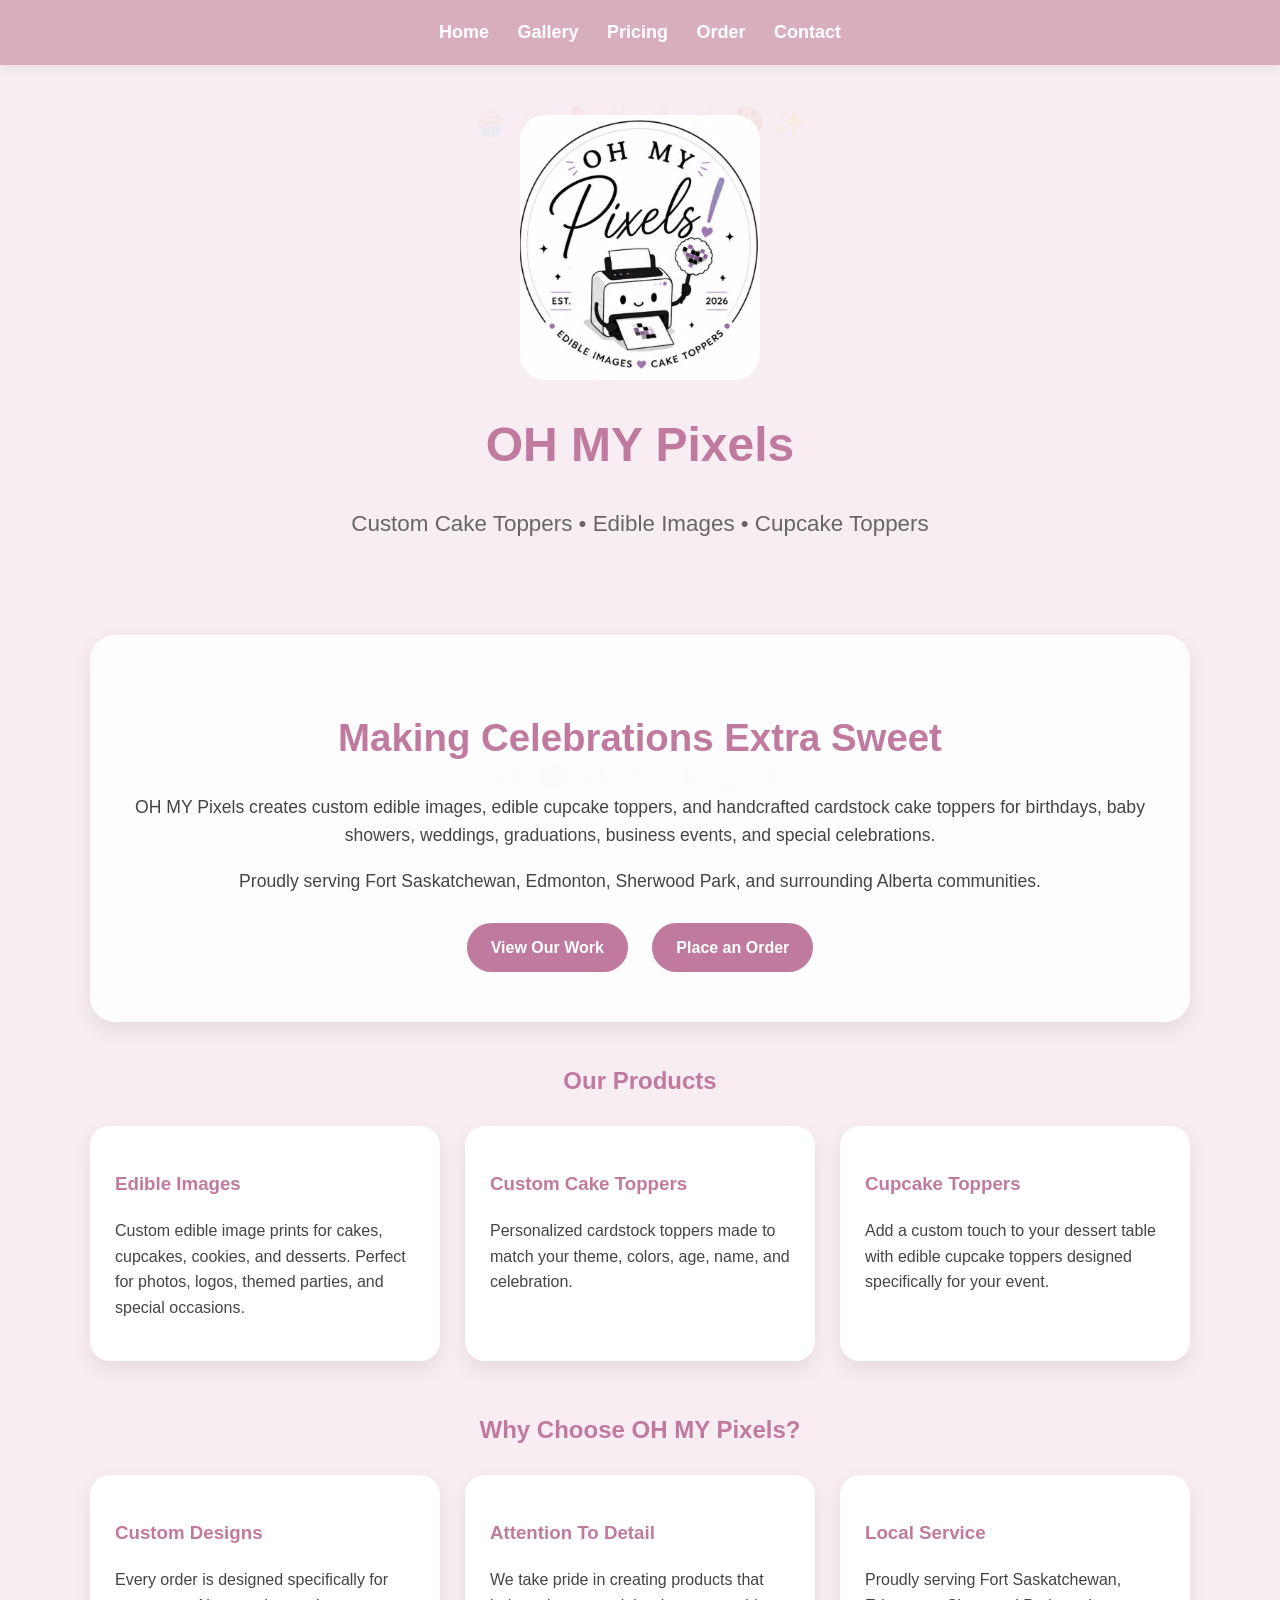
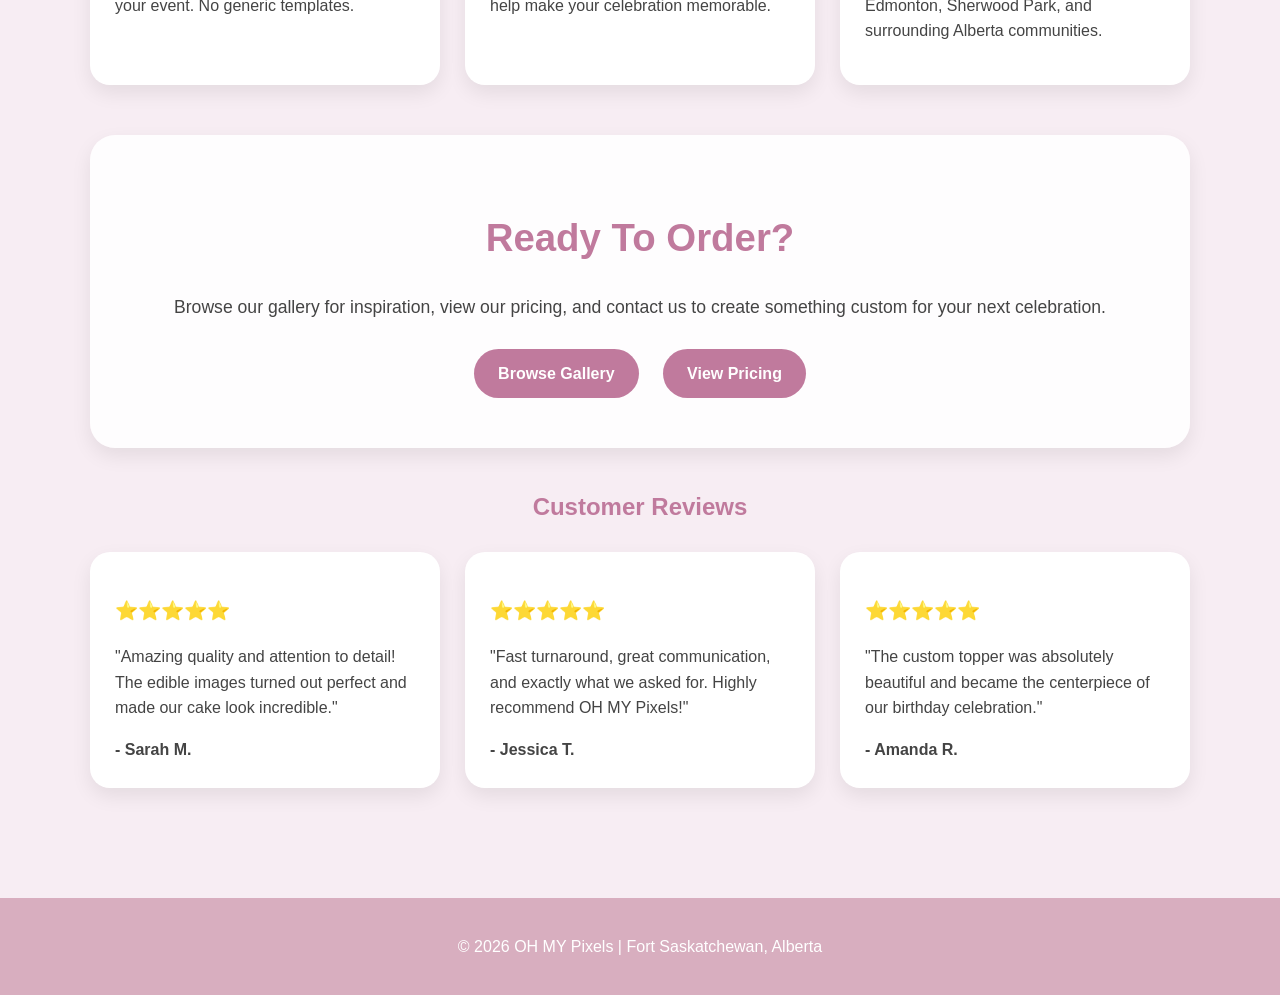
==== index.html @ 9988690c "Update index.html" ====
<!DOCTYPE html>
<html lang="en">
<head>
    <meta charset="UTF-8">
    <meta name="viewport" content="width=device-width, initial-scale=1.0">
    <title>OH MY Pixels | Custom Cake Toppers & Edible Images</title>
    <meta name="description" content="Custom cake toppers, edible images, cupcake toppers and personalized party decorations in Fort Saskatchewan, Alberta.">
    <link rel="stylesheet" href="style.css">
</head>
<body>

<nav>
    <a href="index.html">Home</a>
    <a href="gallery.html">Gallery</a>
    <a href="pricing.html">Pricing</a>
    <a href="order.html">Order</a>
    <a href="contact.html">Contact</a>
</nav>

<header>
    <img src="images/logo/Logo.jpg" alt="OH MY Pixels Logo" class="logo">

    <h1>OH MY Pixels</h1>

    <p>Custom Cake Toppers • Edible Images • Cupcake Toppers</p>
</header>

<div class="container">

    <section class="hero">

        <h2>Making Celebrations Extra Sweet</h2>

        <p>
            OH MY Pixels creates custom edible images, edible cupcake toppers,
            and handcrafted cardstock cake toppers for birthdays, baby showers,
            weddings, graduations, business events, and special celebrations.
        </p>

        <p style="margin-top:15px;">
            Proudly serving Fort Saskatchewan, Edmonton, Sherwood Park,
            and surrounding Alberta communities.
        </p>

        <a href="gallery.html" class="button">View Our Work</a>

        <a href="order.html" class="button">Place an Order</a>
    </section>

    <section>

        <h2>Our Products</h2>

        <div class="card-grid">

            <div class="card">
                <h3>Edible Images</h3>

                <p>
                    Custom edible image prints for cakes, cupcakes,
                    cookies, and desserts. Perfect for photos,
                    logos, themed parties, and special occasions.
                </p>
            </div>

            <div class="card">
                <h3>Custom Cake Toppers</h3>

                <p>
                    Personalized cardstock toppers made to match
                    your theme, colors, age, name, and celebration.
                </p>
            </div>

            <div class="card">
                <h3>Cupcake Toppers</h3>

                <p>
                    Add a custom touch to your dessert table with
                    edible cupcake toppers designed specifically
                    for your event.
                </p>
            </div>

        </div>

    </section>

    <section>

        <h2>Why Choose OH MY Pixels?</h2>

        <div class="card-grid">

            <div class="card">
                <h3>Custom Designs</h3>
                <p>
                    Every order is designed specifically for your event.
                    No generic templates.
                </p>
            </div>

            <div class="card">
                <h3>Attention To Detail</h3>
                <p>
                    We take pride in creating products that help make
                    your celebration memorable.
                </p>
            </div>

            <div class="card">
                <h3>Local Service</h3>
                <p>
                    Proudly serving Fort Saskatchewan, Edmonton,
                    Sherwood Park, and surrounding Alberta communities.
                </p>
            </div>

        </div>

    </section>

    <section class="hero">

        <h2>Ready To Order?</h2>

        <p>
            Browse our gallery for inspiration, view our pricing,
            and contact us to create something custom for your next celebration.
        </p>

        <a href="gallery.html" class="button">Browse Gallery</a>

        <a href="pricing.html" class="button">View Pricing</a>

    </section>
<section>

    <h2>Customer Reviews</h2>

    <div class="card-grid">

        <div class="card">
            <h3>⭐⭐⭐⭐⭐</h3>
            <p>
                "Amazing quality and attention to detail! The edible images
                turned out perfect and made our cake look incredible."
            </p>
            <strong>- Sarah M.</strong>
        </div>

        <div class="card">
            <h3>⭐⭐⭐⭐⭐</h3>
            <p>
                "Fast turnaround, great communication, and exactly what we
                asked for. Highly recommend OH MY Pixels!"
            </p>
            <strong>- Jessica T.</strong>
        </div>

        <div class="card">
            <h3>⭐⭐⭐⭐⭐</h3>
            <p>
                "The custom topper was absolutely beautiful and became the
                centerpiece of our birthday celebration."
            </p>
            <strong>- Amanda R.</strong>
        </div>

    </div>

</section>
</div>

<footer>

    <p>
        © 2026 OH MY Pixels | Fort Saskatchewan, Alberta
    </p>

</footer>

</body>
</html>
---- style.css ----
body {
    margin: 0;
    font-family: Arial, sans-serif;
    background: #f7edf3;
    color: #444;
    line-height: 1.6;
}

/* Floating background decorations */

body::before {
    content: "🧁 ✨ 🍰 ✨ 🧁 ✨ 🍪 ✨";
    position: fixed;
    top: 100px;
    left: 0;
    width: 100%;
    font-size: 28px;
    opacity: 0.08;
    text-align: center;
    pointer-events: none;
    z-index: -1;
}

body::after {
    content: "✨ 🍩 ✨ 🎂 ✨ 🧁 ✨";
    position: fixed;
    bottom: 100px;
    left: 0;
    width: 100%;
    font-size: 28px;
    opacity: 0.08;
    text-align: center;
    pointer-events: none;
    z-index: -1;
}

/* Navigation */

nav {
    background: #d8aebf;
    text-align: center;
    padding: 18px;
    position: sticky;
    top: 0;
    z-index: 1000;
    box-shadow: 0 2px 10px rgba(0,0,0,0.08);
}

nav a {
    color: white;
    text-decoration: none;
    margin: 0 12px;
    font-weight: bold;
    font-size: 18px;
}

nav a:hover {
    opacity: 0.8;
}

/* Header */

header {
    text-align: center;
    padding: 50px 20px;
}

.logo {
    width: 240px;
    max-width: 90%;
    border-radius: 25px;
}

header h1 {
    color: #c07a9d;
    font-size: 3rem;
    margin-top: 20px;
    margin-bottom: 10px;
}

header p {
    font-size: 1.4rem;
    color: #666;
}

/* Layout */

.container {
    max-width: 1100px;
    margin: auto;
    padding: 20px;
}

/* Hero */

.hero {
    background: rgba(255,255,255,0.85);
    border-radius: 25px;
    padding: 40px;
    text-align: center;
    margin-bottom: 40px;
    box-shadow: 0 8px 20px rgba(0,0,0,0.08);
}

.hero h2 {
    color: #c07a9d;
    font-size: 2.4rem;
}

.hero p {
    font-size: 1.1rem;
}

/* Buttons */

.button {
    display: inline-block;
    background: #c07a9d;
    color: white;
    text-decoration: none;
    padding: 12px 24px;
    margin: 10px;
    border-radius: 30px;
    font-weight: bold;
    transition: 0.3s;
}

.button:hover {
    background: #b06a8c;
}

/* Cards */

.card-grid {
    display: grid;
    grid-template-columns: repeat(auto-fit, minmax(250px, 1fr));
    gap: 25px;
    margin-top: 20px;
}

.card,
.price-box,
.contact-box {
    background: white;
    border-radius: 20px;
    padding: 25px;
    box-shadow: 0 8px 20px rgba(0,0,0,0.08);
}

.card h3,
.price-box h3 {
    color: #c07a9d;
}

/* Featured Image */

.featured-image {
    text-align: center;
    margin-top: 30px;
}

.featured-image img {
    width: 60%;
    max-width: 220px;
    border-radius: 20px;
    box-shadow: 0 10px 25px rgba(0,0,0,0.12);
}

/* Gallery */

.gallery-section {
    margin-bottom: 60px;
}

.gallery-section h2 {
    text-align: center;
    color: #c07a9d;
    margin-bottom: 25px;
}

.gallery-grid {
    display: grid;
    grid-template-columns: repeat(auto-fit, minmax(160px, 1fr));
    gap: 15px;
}

.gallery-grid img {
    width: 100%;
    border-radius: 15px;
    cursor: pointer;
    transition: 0.3s;
    box-shadow: 0 5px 15px rgba(0,0,0,0.08);
}

.gallery-grid img:hover {
    transform: scale(1.04);
}

/* Sections */

section {
    margin-bottom: 50px;
}

section h2 {
    text-align: center;
    color: #c07a9d;
    margin-bottom: 25px;
}

/* Footer */

footer {
    background: #d8aebf;
    color: white;
    text-align: center;
    padding: 20px;
    margin-top: 40px;
}

/* Mobile */

@media (max-width: 768px) {

    nav a {
        display: inline-block;
        margin: 6px;
        font-size: 16px;
    }

    header h1 {
        font-size: 2.4rem;
    }

    .hero h2 {
        font-size: 2rem;
    }

    .hero {
        padding: 25px;
    }
}
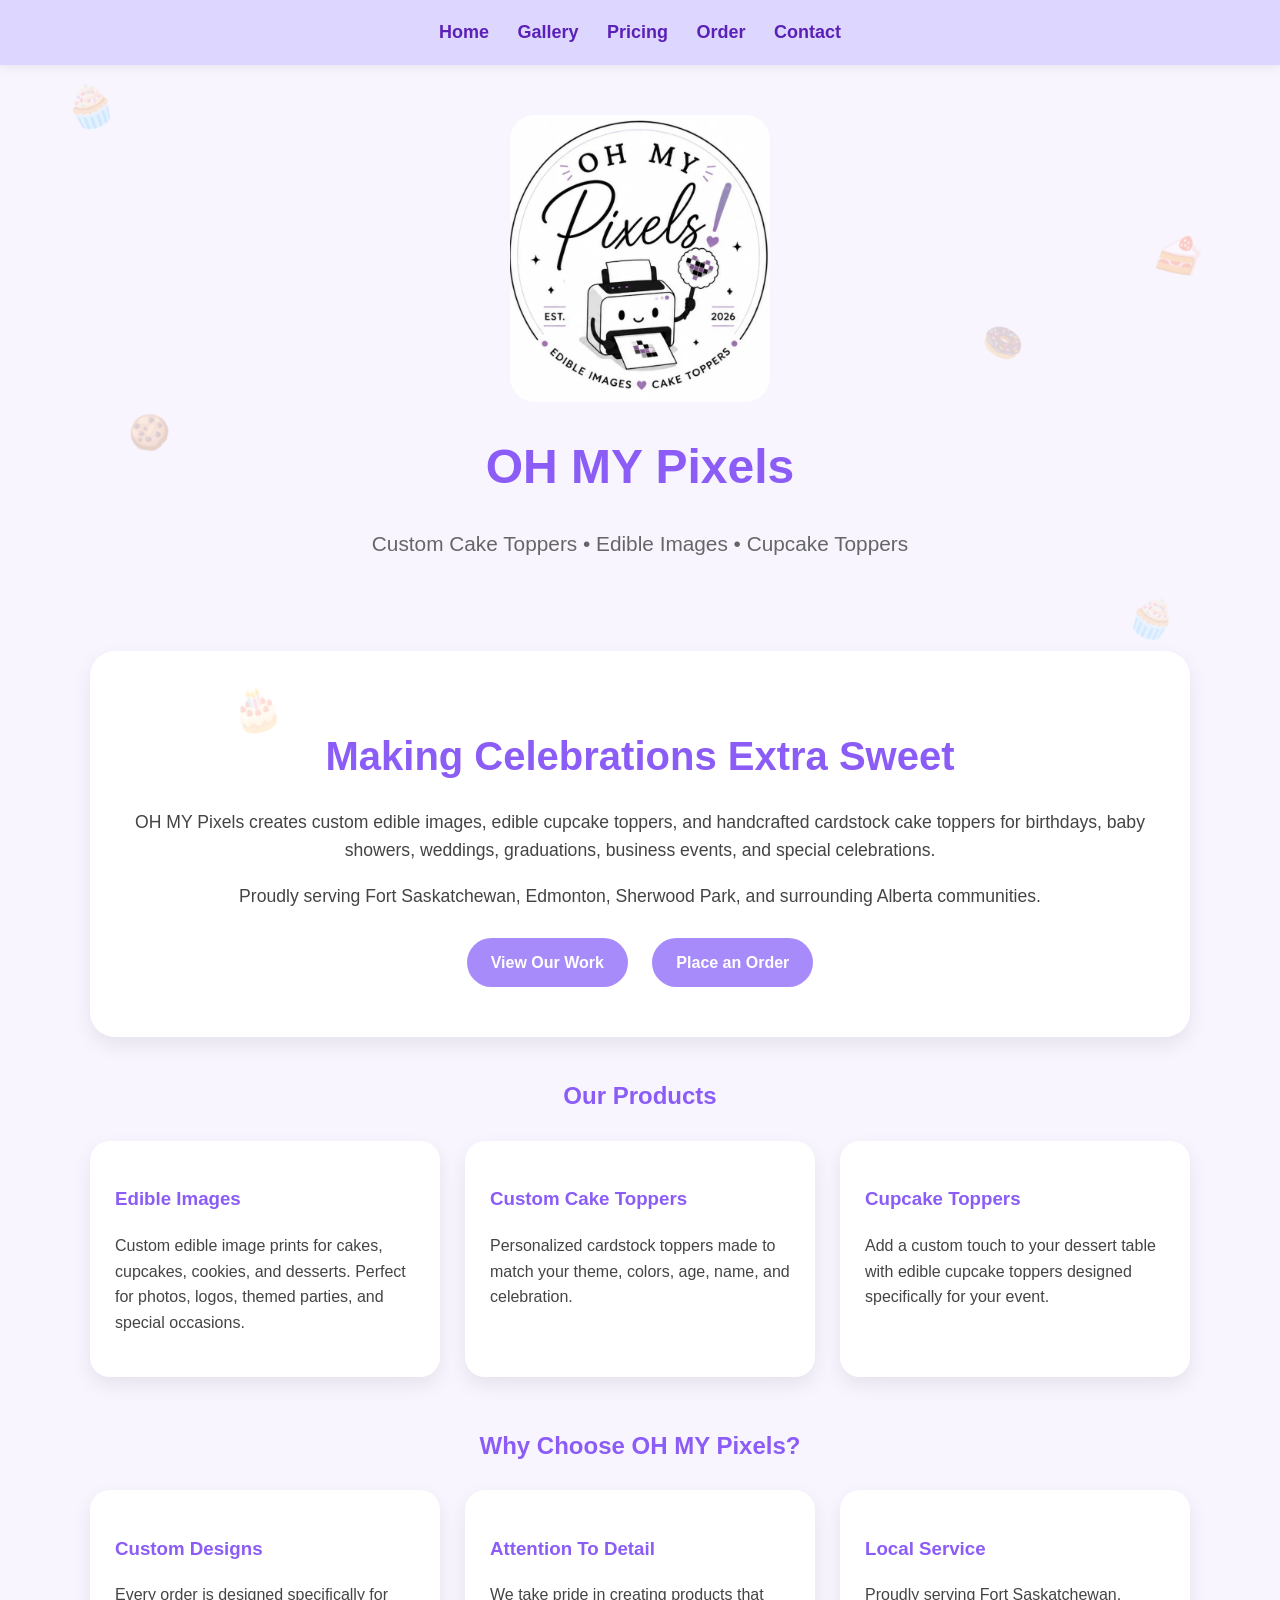
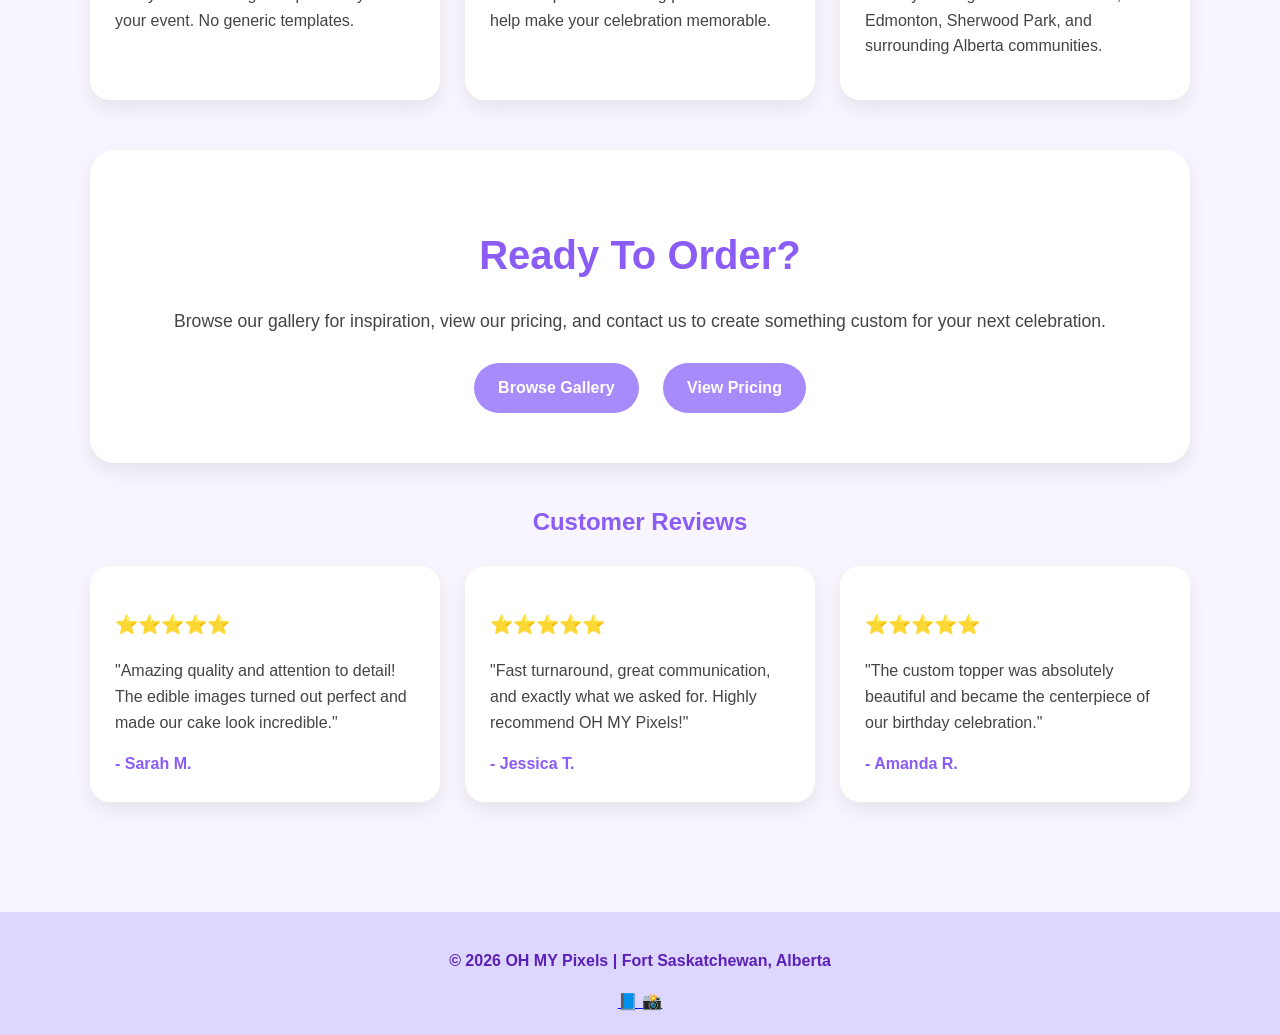
==== commit ef6155a3: "Update index.html" ====
--- a/index.html
+++ b/index.html
@@ -174,11 +174,24 @@
 
 <footer>
 
-    <p>
-        © 2026 OH MY Pixels | Fort Saskatchewan, Alberta
-    </p>
+    <p>© 2026 OH MY Pixels | Fort Saskatchewan, Alberta</p>
+
+    <div class="social-links">
+
+        <a href="https://www.facebook.com/share/18qKzLaj9M/" target="_blank">
+            📘
+        </a>
+
+        <a href="https://www.instagram.com/ohmypixels.ca?igsh=MWthaDJpNGJtOWVhNw==" target="_blank">
+            📸
+        </a>
+
+    </div>
 
 </footer>
 
 </body>
 </html>
+
+</body>
+</html>
--- a/style.css
+++ b/style.css
@@ -1,57 +1,102 @@
+/* =========================
+   OH MY PIXELS STYLE SHEET
+   ========================= */
+
 body {
     margin: 0;
     font-family: Arial, sans-serif;
-    background: #f7edf3;
+    background: #f8f5ff;
     color: #444;
     line-height: 1.6;
-}
-
-/* Floating background decorations */
+    overflow-x: hidden;
+}
+
+/* Scattered Bakery Background */
 
 body::before {
-    content: "🧁 ✨ 🍰 ✨ 🧁 ✨ 🍪 ✨";
-    position: fixed;
-    top: 100px;
-    left: 0;
-    width: 100%;
-    font-size: 28px;
-    opacity: 0.08;
-    text-align: center;
-    pointer-events: none;
-    z-index: -1;
+    content: "🧁";
+    position: fixed;
+    top: 8%;
+    left: 5%;
+    font-size: 42px;
+    opacity: 0.25;
+    transform: rotate(-18deg);
+    pointer-events: none;
 }
 
 body::after {
-    content: "✨ 🍩 ✨ 🎂 ✨ 🧁 ✨";
-    position: fixed;
-    bottom: 100px;
-    left: 0;
-    width: 100%;
-    font-size: 28px;
-    opacity: 0.08;
-    text-align: center;
-    pointer-events: none;
-    z-index: -1;
+    content: "🍰";
+    position: fixed;
+    top: 25%;
+    right: 6%;
+    font-size: 38px;
+    opacity: 0.25;
+    transform: rotate(22deg);
+    pointer-events: none;
+}
+
+header::before {
+    content: "🍪";
+    position: fixed;
+    top: 45%;
+    left: 10%;
+    font-size: 34px;
+    opacity: 0.22;
+    transform: rotate(-30deg);
+    pointer-events: none;
+}
+
+header::after {
+    content: "🧁";
+    position: fixed;
+    top: 65%;
+    right: 8%;
+    font-size: 40px;
+    opacity: 0.22;
+    transform: rotate(25deg);
+    pointer-events: none;
+}
+
+.container::before {
+    content: "🎂";
+    position: fixed;
+    top: 75%;
+    left: 18%;
+    font-size: 42px;
+    opacity: 0.22;
+    transform: rotate(-15deg);
+    pointer-events: none;
+}
+
+.container::after {
+    content: "🍩";
+    position: fixed;
+    top: 35%;
+    right: 20%;
+    font-size: 34px;
+    opacity: 0.22;
+    transform: rotate(30deg);
+    pointer-events: none;
 }
 
 /* Navigation */
 
 nav {
-    background: #d8aebf;
+    background: #ddd6fe;
     text-align: center;
     padding: 18px;
     position: sticky;
     top: 0;
-    z-index: 1000;
+    z-index: 999;
     box-shadow: 0 2px 10px rgba(0,0,0,0.08);
 }
 
 nav a {
-    color: white;
+    color: #5b21b6;
     text-decoration: none;
     margin: 0 12px;
+    font-size: 18px;
     font-weight: bold;
-    font-size: 18px;
 }
 
 nav a:hover {
@@ -63,23 +108,23 @@
 header {
     text-align: center;
     padding: 50px 20px;
+    position: relative;
 }
 
 .logo {
-    width: 240px;
+    width: 260px;
     max-width: 90%;
     border-radius: 25px;
 }
 
 header h1 {
-    color: #c07a9d;
+    color: #8b5cf6;
     font-size: 3rem;
-    margin-top: 20px;
-    margin-bottom: 10px;
+    margin: 20px 0 10px;
 }
 
 header p {
-    font-size: 1.4rem;
+    font-size: 1.3rem;
     color: #666;
 }
 
@@ -89,22 +134,24 @@
     max-width: 1100px;
     margin: auto;
     padding: 20px;
-}
-
-/* Hero */
+    position: relative;
+}
+
+/* Hero Section */
 
 .hero {
-    background: rgba(255,255,255,0.85);
+    background: rgba(255,255,255,0.95);
+    padding: 40px;
     border-radius: 25px;
-    padding: 40px;
-    text-align: center;
+    text-align: center;
+    box-shadow: 0 8px 20px rgba(0,0,0,0.08);
     margin-bottom: 40px;
-    box-shadow: 0 8px 20px rgba(0,0,0,0.08);
 }
 
 .hero h2 {
-    color: #c07a9d;
-    font-size: 2.4rem;
+    color: #8b5cf6;
+    font-size: 2.5rem;
+    margin-bottom: 20px;
 }
 
 .hero p {
@@ -115,32 +162,33 @@
 
 .button {
     display: inline-block;
-    background: #c07a9d;
+    background: #a78bfa;
     color: white;
     text-decoration: none;
     padding: 12px 24px;
+    border-radius: 30px;
     margin: 10px;
-    border-radius: 30px;
     font-weight: bold;
     transition: 0.3s;
 }
 
 .button:hover {
-    background: #b06a8c;
+    background: #8b5cf6;
 }
 
 /* Cards */
 
-.card-grid {
+.card-grid,
+.review-grid {
     display: grid;
-    grid-template-columns: repeat(auto-fit, minmax(250px, 1fr));
+    grid-template-columns: repeat(auto-fit,minmax(250px,1fr));
     gap: 25px;
-    margin-top: 20px;
 }
 
 .card,
 .price-box,
-.contact-box {
+.contact-box,
+.review-card {
     background: white;
     border-radius: 20px;
     padding: 25px;
@@ -148,22 +196,27 @@
 }
 
 .card h3,
-.price-box h3 {
-    color: #c07a9d;
-}
-
-/* Featured Image */
-
-.featured-image {
-    text-align: center;
-    margin-top: 30px;
-}
-
-.featured-image img {
-    width: 60%;
-    max-width: 220px;
-    border-radius: 20px;
-    box-shadow: 0 10px 25px rgba(0,0,0,0.12);
+.price-box h3,
+.review-card h4 {
+    color: #8b5cf6;
+}
+
+.card strong {
+    display: block;
+    margin-top: 15px;
+    color: #8b5cf6;
+}
+
+/* Sections */
+
+section {
+    margin-bottom: 50px;
+}
+
+section h2 {
+    text-align: center;
+    color: #8b5cf6;
+    margin-bottom: 25px;
 }
 
 /* Gallery */
@@ -172,20 +225,16 @@
     margin-bottom: 60px;
 }
 
-.gallery-section h2 {
-    text-align: center;
-    color: #c07a9d;
-    margin-bottom: 25px;
-}
-
 .gallery-grid {
     display: grid;
-    grid-template-columns: repeat(auto-fit, minmax(160px, 1fr));
+    grid-template-columns: repeat(auto-fit,minmax(180px,1fr));
     gap: 15px;
 }
 
 .gallery-grid img {
     width: 100%;
+    aspect-ratio: 1 / 1;
+    object-fit: cover;
     border-radius: 15px;
     cursor: pointer;
     transition: 0.3s;
@@ -196,26 +245,15 @@
     transform: scale(1.04);
 }
 
-/* Sections */
-
-section {
-    margin-bottom: 50px;
-}
-
-section h2 {
-    text-align: center;
-    color: #c07a9d;
-    margin-bottom: 25px;
-}
-
 /* Footer */
 
 footer {
-    background: #d8aebf;
-    color: white;
+    background: #ddd6fe;
+    color: #5b21b6;
     text-align: center;
     padding: 20px;
     margin-top: 40px;
+    font-weight: bold;
 }
 
 /* Mobile */
@@ -223,20 +261,27 @@
 @media (max-width: 768px) {
 
     nav a {
-        display: inline-block;
-        margin: 6px;
         font-size: 16px;
+        margin: 0 6px;
     }
 
     header h1 {
-        font-size: 2.4rem;
+        font-size: 2.3rem;
+    }
+
+    header p {
+        font-size: 1.1rem;
+    }
+
+    .hero {
+        padding: 25px;
     }
 
     .hero h2 {
         font-size: 2rem;
     }
 
-    .hero {
-        padding: 25px;
-    }
-}
+    .logo {
+        width: 220px;
+    }
+}
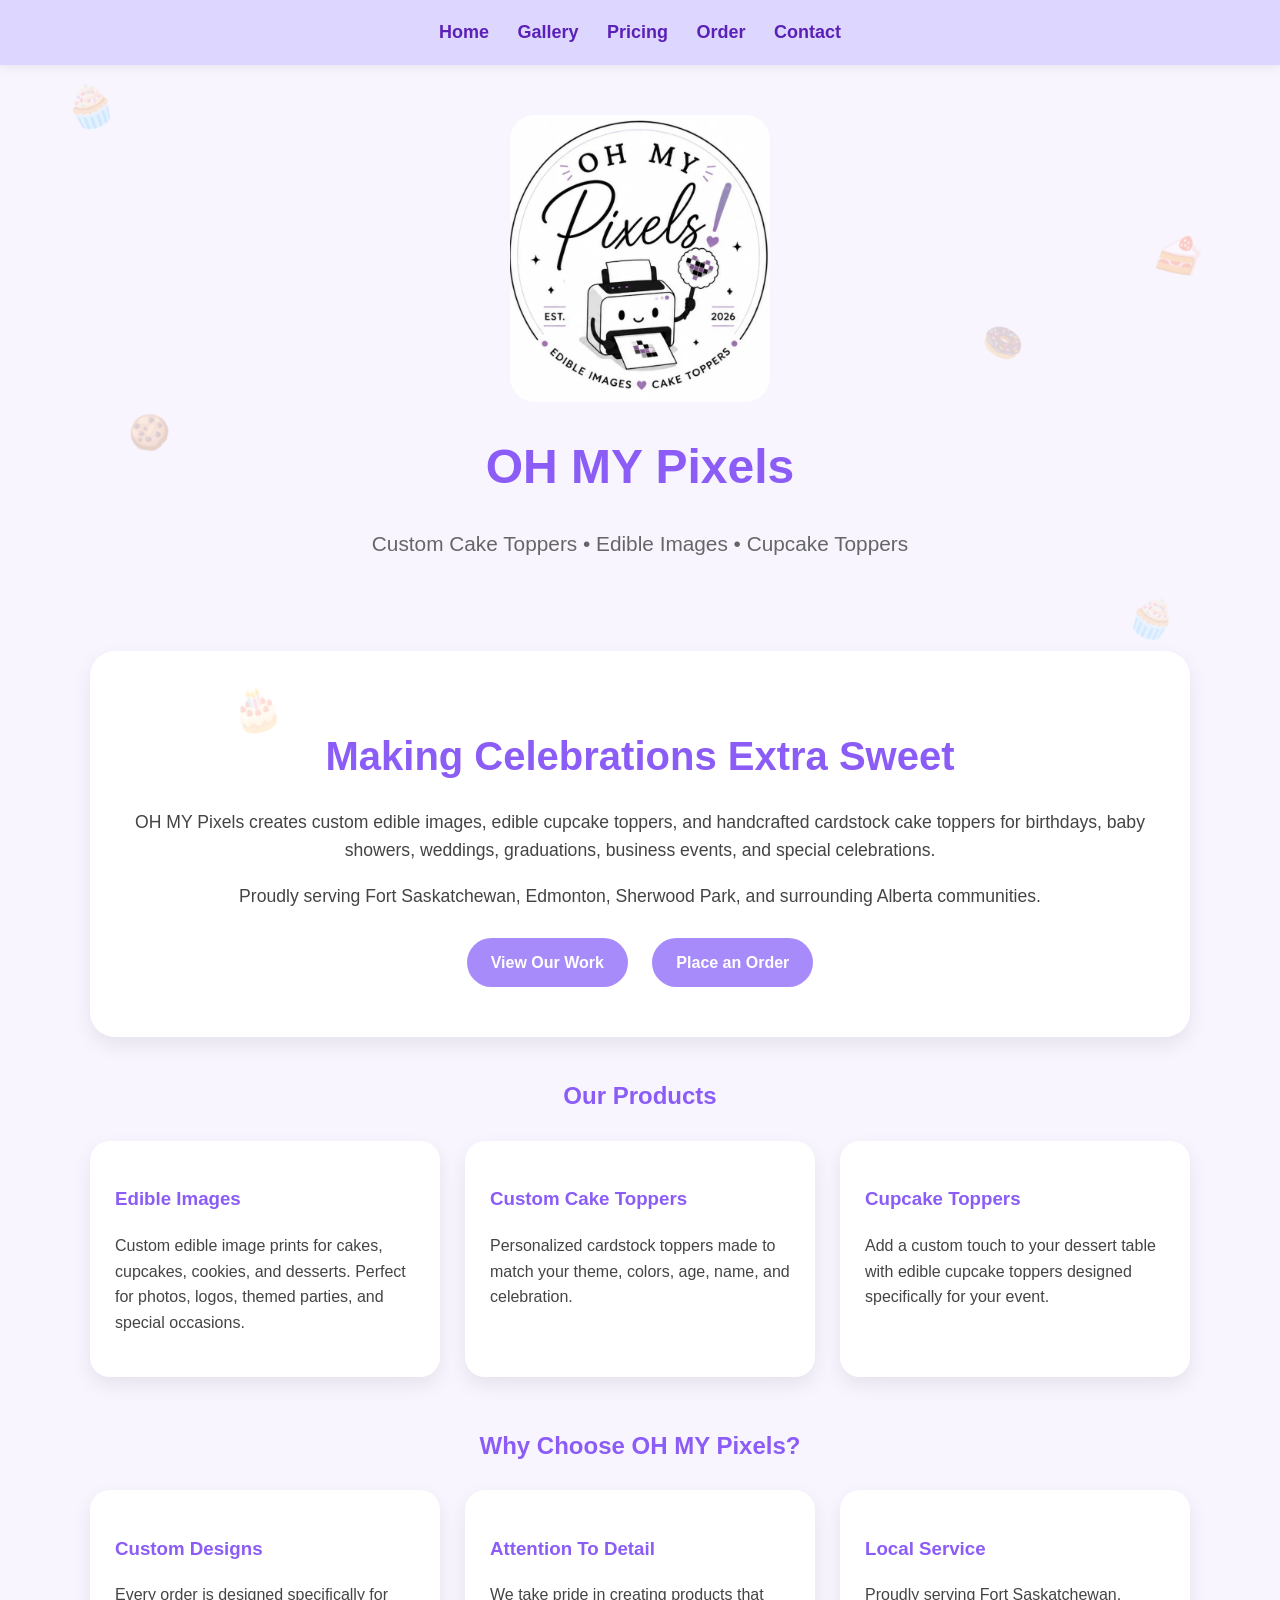
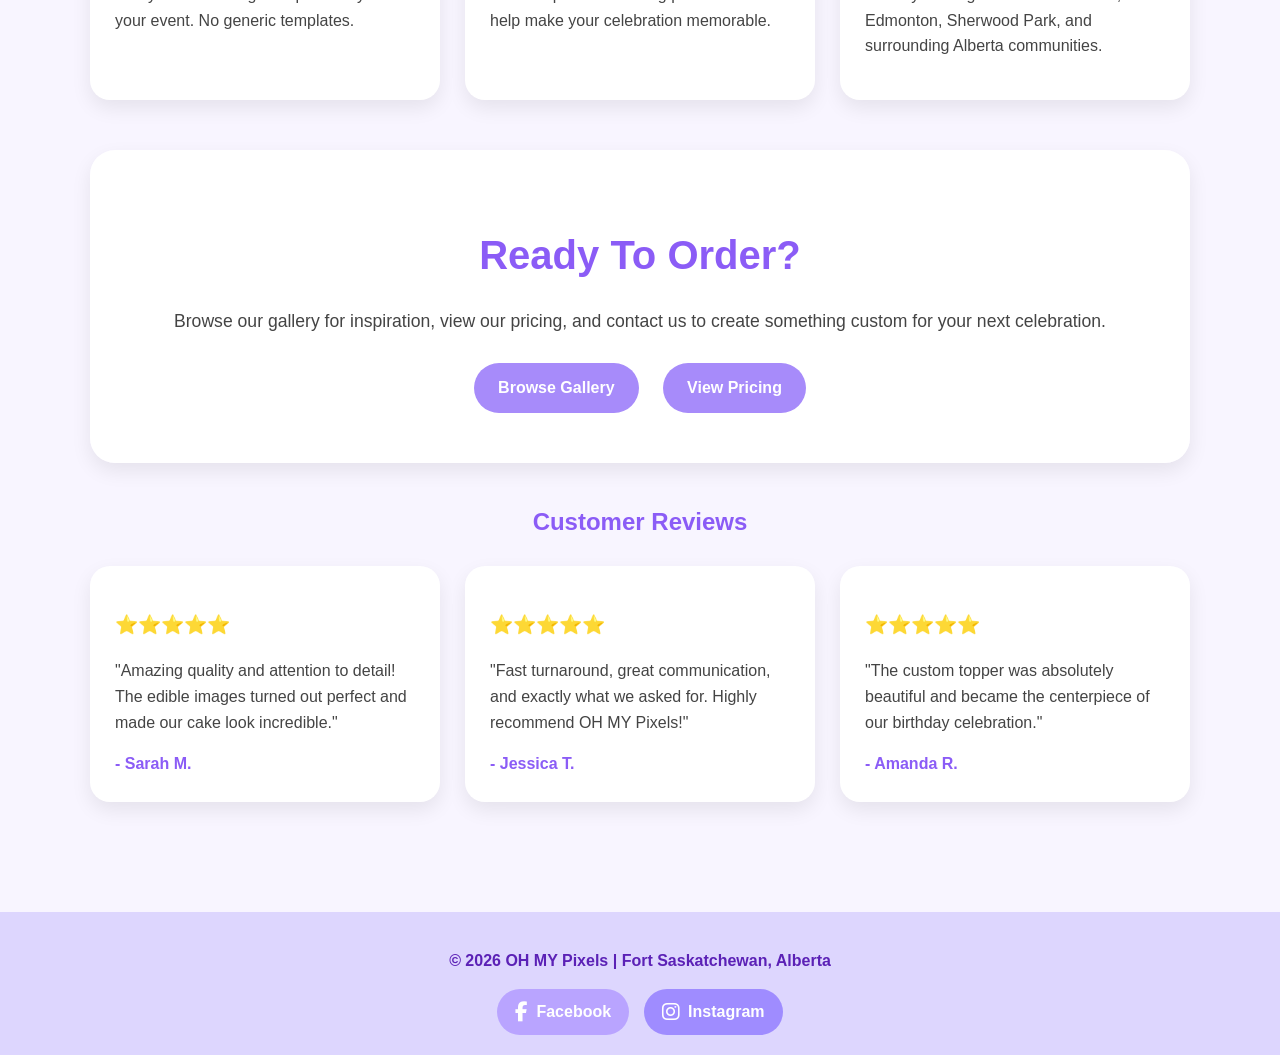
==== commit 3243da60: "Update index.html" ====
--- a/index.html
+++ b/index.html
@@ -6,6 +6,7 @@
     <title>OH MY Pixels | Custom Cake Toppers & Edible Images</title>
     <meta name="description" content="Custom cake toppers, edible images, cupcake toppers and personalized party decorations in Fort Saskatchewan, Alberta.">
     <link rel="stylesheet" href="style.css">
+    <link rel="stylesheet" href="https://cdnjs.cloudflare.com/ajax/libs/font-awesome/6.5.2/css/all.min.css">
 </head>
 <body>
 
@@ -176,18 +177,28 @@
 
     <p>© 2026 OH MY Pixels | Fort Saskatchewan, Alberta</p>
 
-    <div class="social-links">
-
-        <a href="https://www.facebook.com/share/18qKzLaj9M/" target="_blank">
-            📘
-        </a>
-
-        <a href="https://www.instagram.com/ohmypixels.ca?igsh=MWthaDJpNGJtOWVhNw==" target="_blank">
-            📸
-        </a>
-
-    </div>
-
+    
+<div class="social-links">
+
+    <a href="https://www.facebook.com/share/18qKzLaj9M/"
+       target="_blank"
+       class="facebook-link">
+
+        <i class="fab fa-facebook-f"></i>
+        <span>Facebook</span>
+
+    </a>
+
+    <a href="https://www.instagram.com/ohmypixels.ca?igsh=MWthaDJpNGJtOWVhNw=="
+       target="_blank"
+       class="instagram-link">
+
+        <i class="fab fa-instagram"></i>
+        <span>Instagram</span>
+
+    </a>
+
+</div>
 </footer>
 
 </body>
--- a/style.css
+++ b/style.css
@@ -285,3 +285,42 @@
         width: 220px;
     }
 }
+/* Social Footer */
+
+.social-links {
+    display: flex;
+    justify-content: center;
+    gap: 15px;
+    margin-top: 10px;
+    flex-wrap: wrap;
+}
+
+.social-links a {
+    display: flex;
+    align-items: center;
+    gap: 8px;
+    text-decoration: none;
+    padding: 10px 18px;
+    border-radius: 30px;
+    font-weight: bold;
+    transition: all 0.3s ease;
+}
+
+.facebook-link {
+    background: #b9a4ff;
+    color: white;
+}
+
+.instagram-link {
+    background: #9f8cff;
+    color: white;
+}
+
+.social-links a:hover {
+    transform: translateY(-3px);
+    box-shadow: 0 6px 15px rgba(0,0,0,0.15);
+}
+
+.social-links i {
+    font-size: 20px;
+}
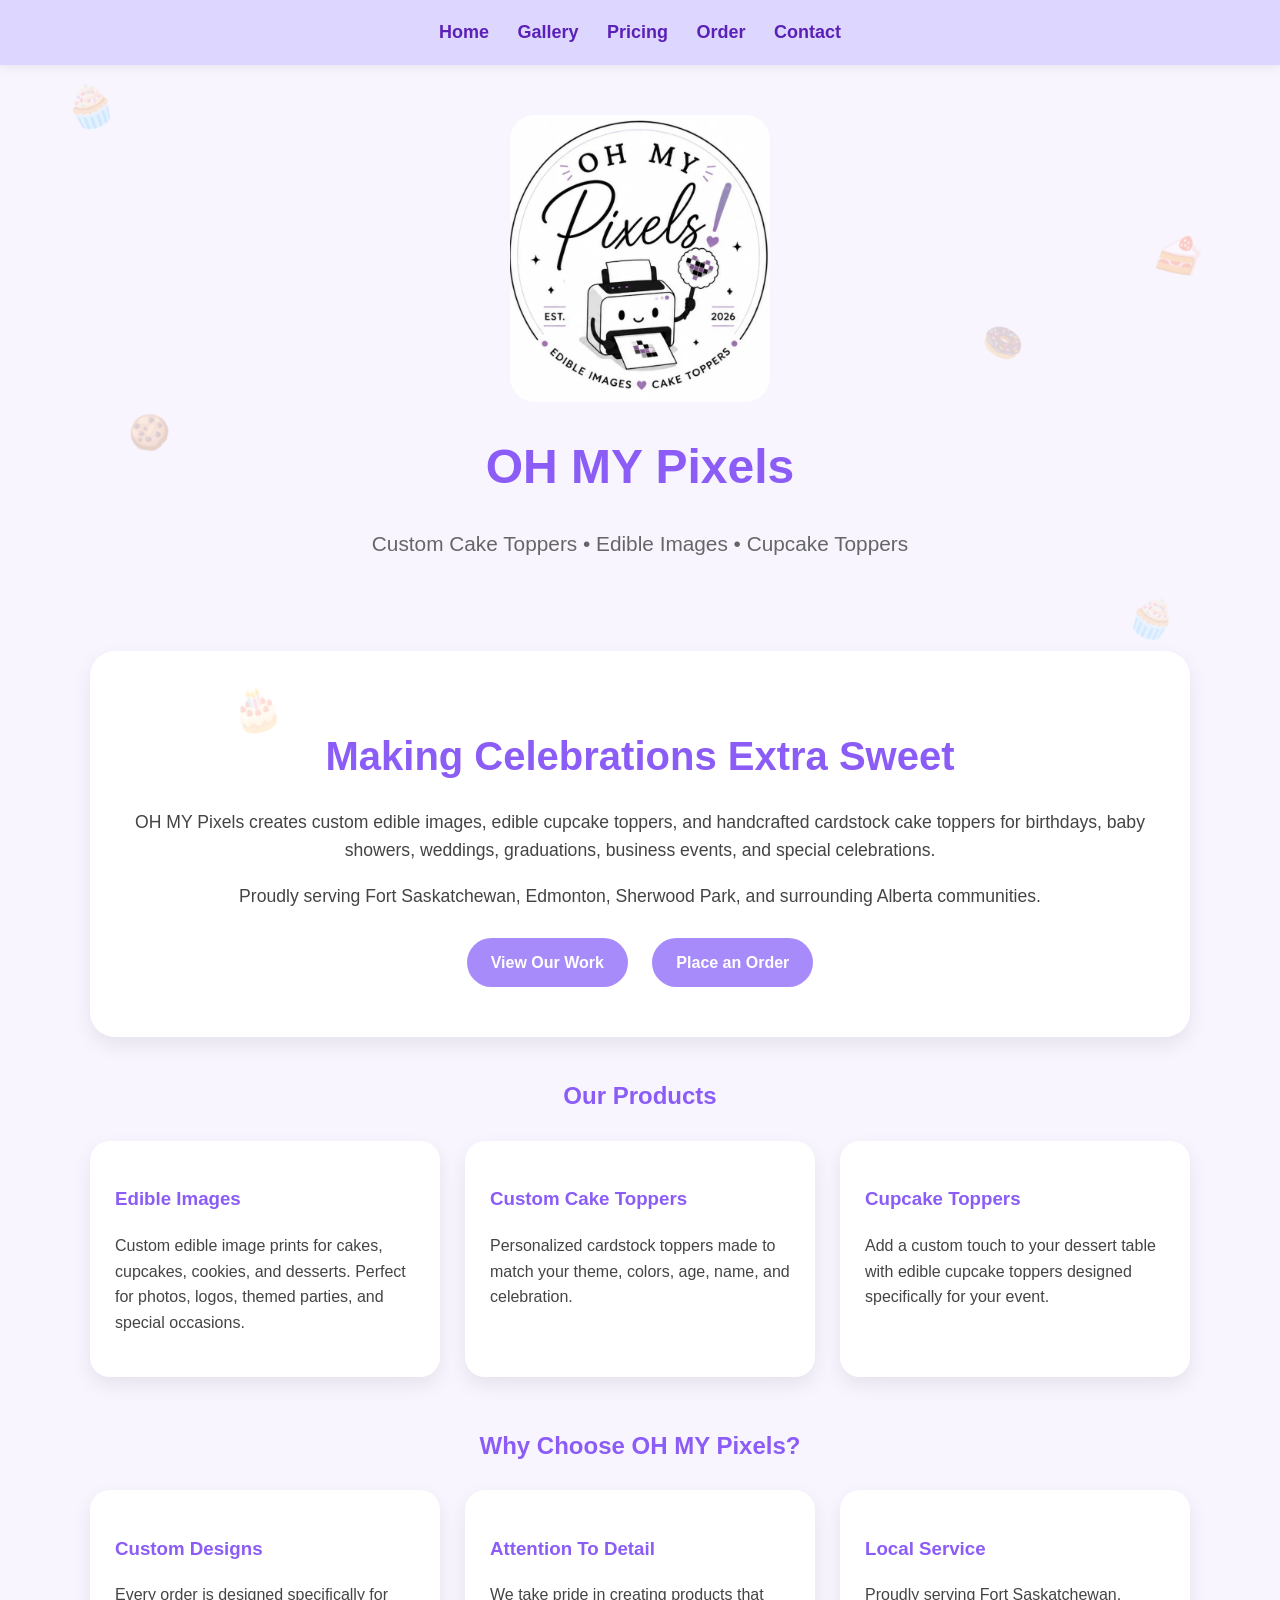
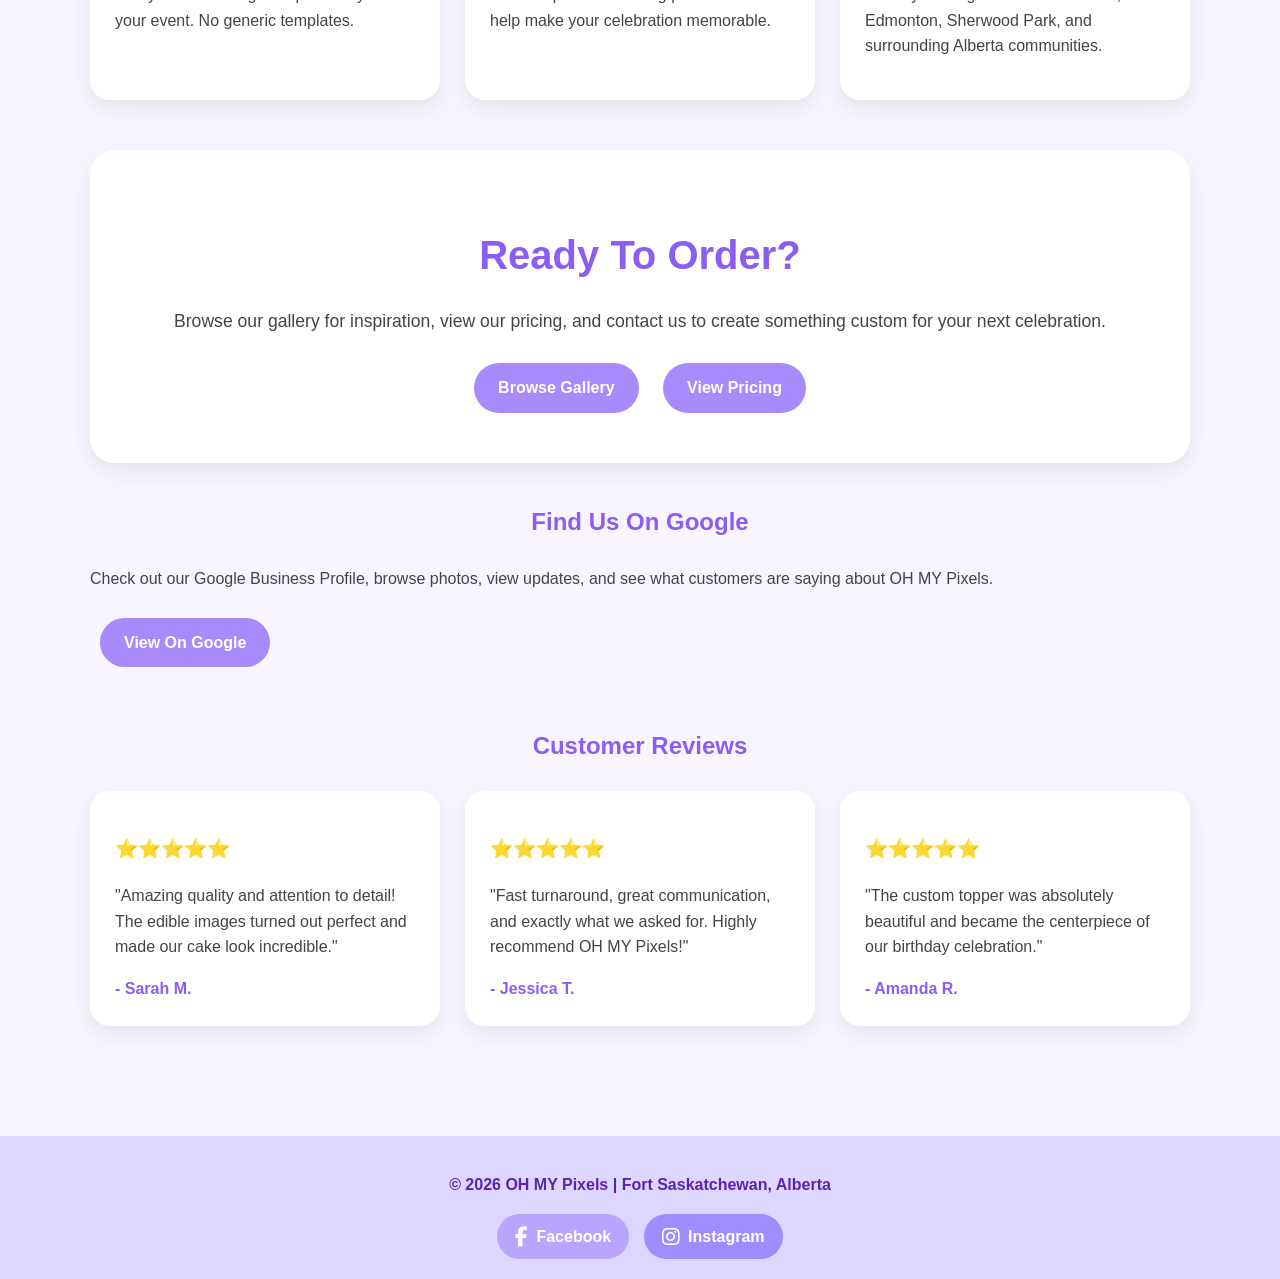
==== commit 44e9221d: "Update index.html" ====
--- a/index.html
+++ b/index.html
@@ -3,11 +3,28 @@
 <head>
     <meta charset="UTF-8">
     <meta name="viewport" content="width=device-width, initial-scale=1.0">
-    <title>OH MY Pixels | Custom Cake Toppers & Edible Images</title>
-    <meta name="description" content="Custom cake toppers, edible images, cupcake toppers and personalized party decorations in Fort Saskatchewan, Alberta.">
+
+    <title>OH MY Pixels | Custom Cake Toppers & Edible Images Fort Saskatchewan</title>
+
+    <meta name="description" content="Custom cake toppers, edible images, edible cupcake toppers, and personalized party decorations in Fort Saskatchewan, Sherwood Park, Edmonton, and surrounding Alberta communities. Custom designs for birthdays, weddings, baby showers, graduations, and special events.">
+
+    <meta name="keywords" content="custom cake toppers, edible images, cupcake toppers, edible cupcake toppers, cake decorations, Fort Saskatchewan, Sherwood Park, Edmonton, Alberta, personalized cake toppers, birthday cake toppers">
+
+    <meta property="og:title" content="OH MY Pixels | Custom Cake Toppers & Edible Images">
+    <meta property="og:description" content="Custom edible images, cake toppers, cupcake toppers and personalized party decorations.">
+    <meta property="og:type" content="website">
+    <meta property="og:url" content="https://ohmypixels.ca">
+    <meta property="og:image" content="https://ohmypixels.ca/images/logo/Logo.jpg">
+
+    <link rel="canonical" href="https://ohmypixels.ca">
+
     <link rel="stylesheet" href="style.css">
     <link rel="stylesheet" href="https://cdnjs.cloudflare.com/ajax/libs/font-awesome/6.5.2/css/all.min.css">
+
+    <link rel="icon" type="image/jpeg" href="images/logo/Logo.jpg">
+    <link rel="icon" type="image/png" href="favicon.png">
 </head>
+
 <body>
 
 <nav>
@@ -46,6 +63,7 @@
         <a href="gallery.html" class="button">View Our Work</a>
 
         <a href="order.html" class="button">Place an Order</a>
+
     </section>
 
     <section>
@@ -135,74 +153,91 @@
         <a href="pricing.html" class="button">View Pricing</a>
 
     </section>
-<section>
-
-    <h2>Customer Reviews</h2>
-
-    <div class="card-grid">
-
-        <div class="card">
-            <h3>⭐⭐⭐⭐⭐</h3>
-            <p>
-                "Amazing quality and attention to detail! The edible images
-                turned out perfect and made our cake look incredible."
-            </p>
-            <strong>- Sarah M.</strong>
+
+    <section>
+
+        <h2>Find Us On Google</h2>
+
+        <p>
+            Check out our Google Business Profile, browse photos,
+            view updates, and see what customers are saying about
+            OH MY Pixels.
+        </p>
+
+        <a href="https://share.google/Lr3esgjoRvDxlfrbI"
+           target="_blank"
+           class="button">
+            View On Google
+        </a>
+
+    </section>
+
+    <section>
+
+        <h2>Customer Reviews</h2>
+
+        <div class="card-grid">
+
+            <div class="card">
+                <h3>⭐⭐⭐⭐⭐</h3>
+                <p>
+                    "Amazing quality and attention to detail! The edible images
+                    turned out perfect and made our cake look incredible."
+                </p>
+                <strong>- Sarah M.</strong>
+            </div>
+
+            <div class="card">
+                <h3>⭐⭐⭐⭐⭐</h3>
+                <p>
+                    "Fast turnaround, great communication, and exactly what we
+                    asked for. Highly recommend OH MY Pixels!"
+                </p>
+                <strong>- Jessica T.</strong>
+            </div>
+
+            <div class="card">
+                <h3>⭐⭐⭐⭐⭐</h3>
+                <p>
+                    "The custom topper was absolutely beautiful and became the
+                    centerpiece of our birthday celebration."
+                </p>
+                <strong>- Amanda R.</strong>
+            </div>
+
         </div>
 
-        <div class="card">
-            <h3>⭐⭐⭐⭐⭐</h3>
-            <p>
-                "Fast turnaround, great communication, and exactly what we
-                asked for. Highly recommend OH MY Pixels!"
-            </p>
-            <strong>- Jessica T.</strong>
-        </div>
-
-        <div class="card">
-            <h3>⭐⭐⭐⭐⭐</h3>
-            <p>
-                "The custom topper was absolutely beautiful and became the
-                centerpiece of our birthday celebration."
-            </p>
-            <strong>- Amanda R.</strong>
-        </div>
+    </section>
+
+</div>
+
+<footer>
+
+    <p>© 2026 OH MY Pixels | Fort Saskatchewan, Alberta</p>
+
+    <div class="social-links">
+
+        <a href="https://www.facebook.com/share/18qKzLaj9M/"
+           target="_blank"
+           class="facebook-link">
+
+            <i class="fab fa-facebook-f"></i>
+            <span>Facebook</span>
+
+        </a>
+
+        <a href="https://www.instagram.com/ohmypixels.ca?igsh=MWthaDJpNGJtOWVhNw=="
+           target="_blank"
+           class="instagram-link">
+
+            <i class="fab fa-instagram"></i>
+            <span>Instagram</span>
+
+        </a>
 
     </div>
 
-</section>
-</div>
-
-<footer>
-
-    <p>© 2026 OH MY Pixels | Fort Saskatchewan, Alberta</p>
-
-    
-<div class="social-links">
-
-    <a href="https://www.facebook.com/share/18qKzLaj9M/"
-       target="_blank"
-       class="facebook-link">
-
-        <i class="fab fa-facebook-f"></i>
-        <span>Facebook</span>
-
-    </a>
-
-    <a href="https://www.instagram.com/ohmypixels.ca?igsh=MWthaDJpNGJtOWVhNw=="
-       target="_blank"
-       class="instagram-link">
-
-        <i class="fab fa-instagram"></i>
-        <span>Instagram</span>
-
-    </a>
-
-</div>
 </footer>
 
 </body>
 </html>
-
-</body>
-</html>
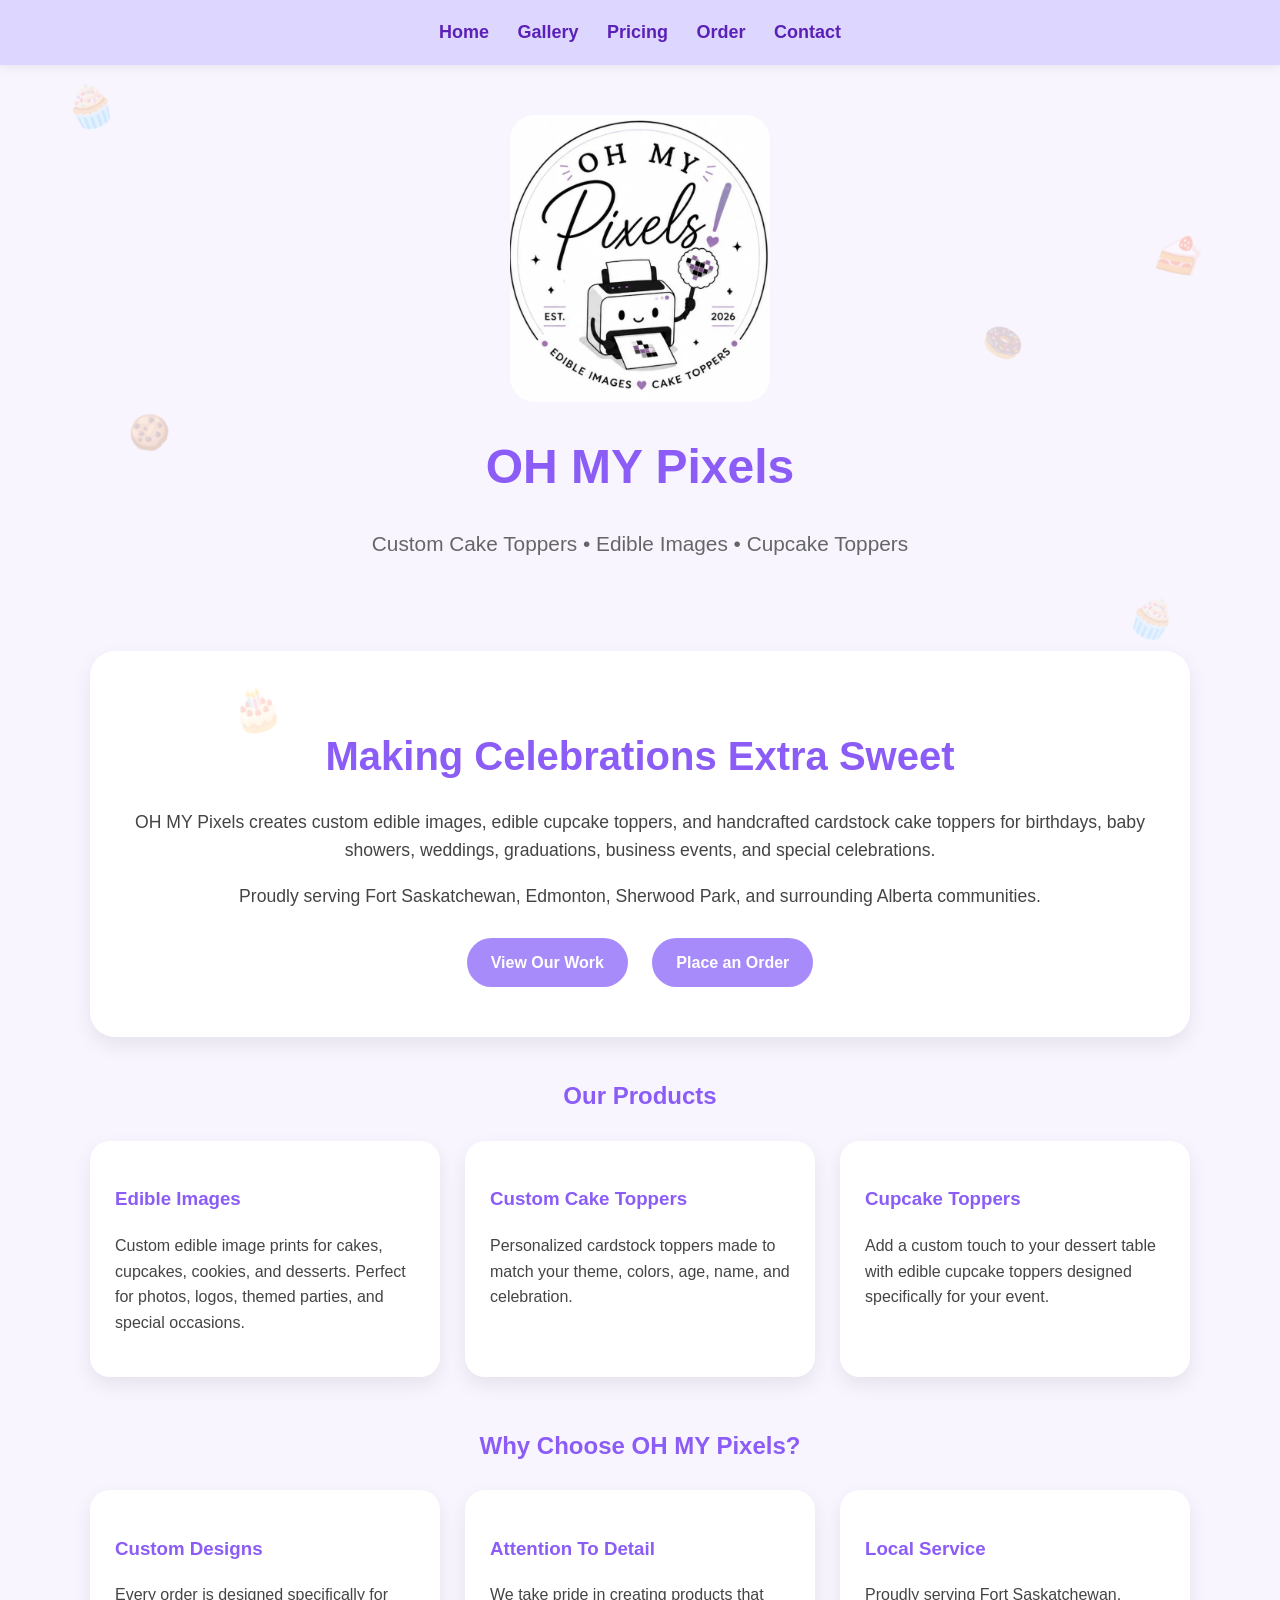
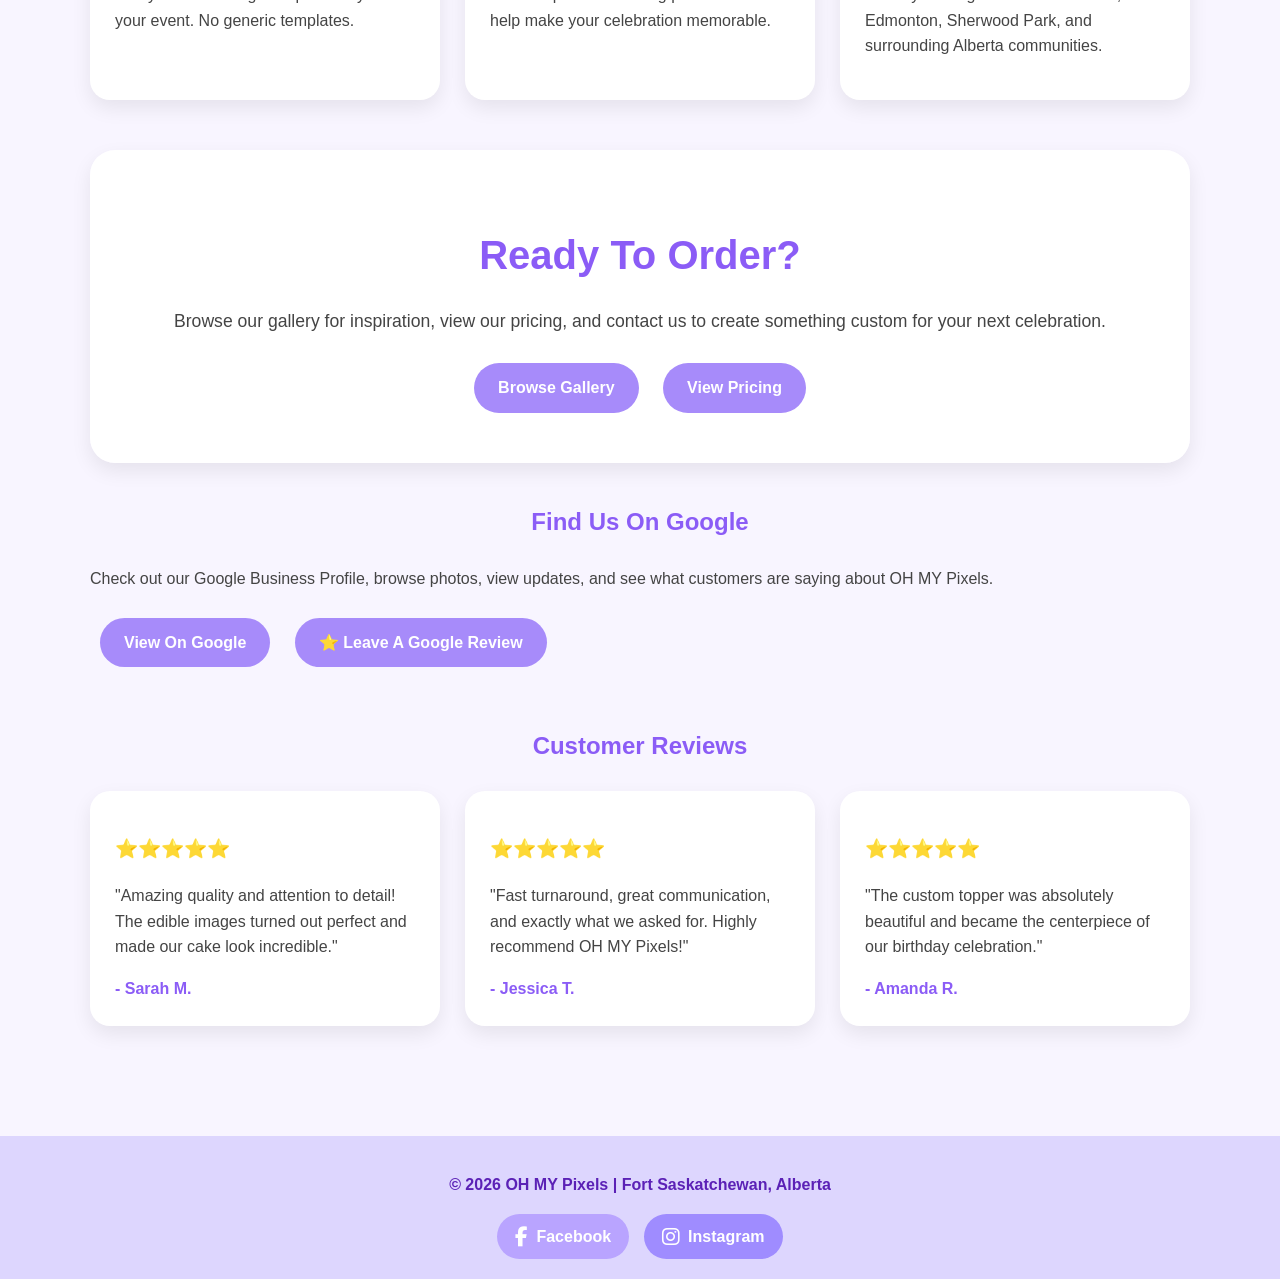
==== commit e32d7f79: "Update index.html" ====
--- a/index.html
+++ b/index.html
@@ -153,24 +153,29 @@
         <a href="pricing.html" class="button">View Pricing</a>
 
     </section>
-
-    <section>
-
-        <h2>Find Us On Google</h2>
-
-        <p>
-            Check out our Google Business Profile, browse photos,
-            view updates, and see what customers are saying about
-            OH MY Pixels.
-        </p>
-
-        <a href="https://share.google/Lr3esgjoRvDxlfrbI"
-           target="_blank"
-           class="button">
-            View On Google
-        </a>
-
-    </section>
+<section>
+
+    <h2>Find Us On Google</h2>
+
+    <p>
+        Check out our Google Business Profile, browse photos,
+        view updates, and see what customers are saying about
+        OH MY Pixels.
+    </p>
+
+    <a href="https://share.google/Lr3esgjoRvDxlfrbI"
+       target="_blank"
+       class="button">
+        View On Google
+    </a>
+
+    <a href="https://g.page/r/CYWaF7vpgBt-EAI/review"
+       target="_blank"
+       class="button">
+        ⭐ Leave A Google Review
+    </a>
+
+</section>
 
     <section>
 
